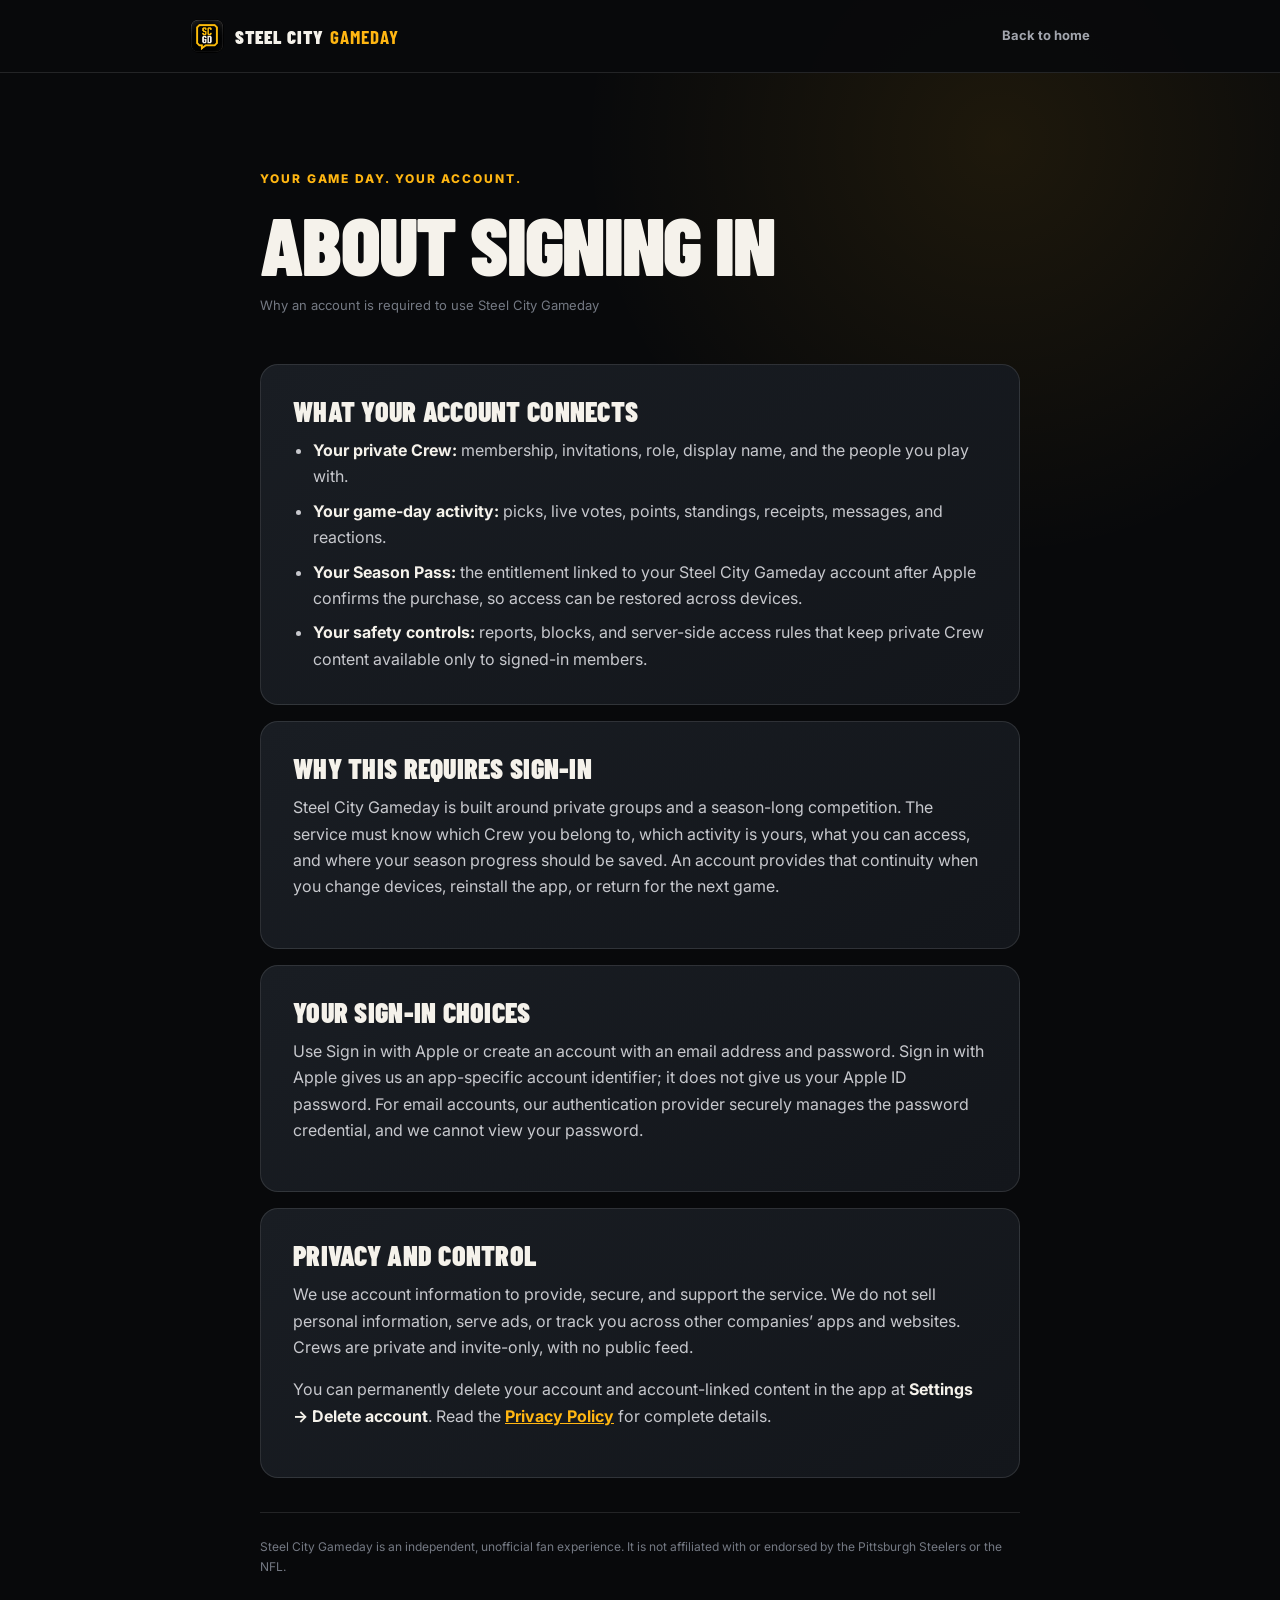
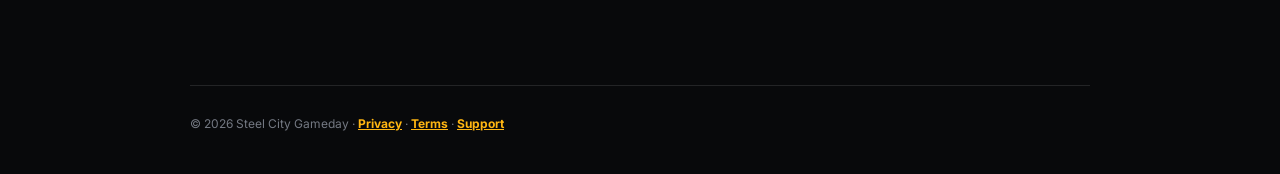
==== account/index.html @ 5241120f "Explain required sign-in and account benefits" ====
<!doctype html>
<html lang="en">
<head>
  <meta charset="utf-8">
  <meta name="viewport" content="width=device-width, initial-scale=1">
  <title>About Signing In — Steel City Gameday</title>
  <meta name="description" content="Why an account is required to use Steel City Gameday and how account information supports private Crews, scoring, safety, and purchases.">
  <meta name="robots" content="index,follow">
  <meta name="theme-color" content="#08090b">
  <link rel="canonical" href="https://steelcitygameday.com/account/">
  <link rel="icon" href="../assets/icon.png">
  <link rel="preconnect" href="https://fonts.googleapis.com">
  <link rel="preconnect" href="https://fonts.gstatic.com" crossorigin>
  <link href="https://fonts.googleapis.com/css2?family=Barlow+Condensed:wght@700;800;900&amp;family=Inter:wght@400;500;600;700;800&amp;display=swap" rel="stylesheet">
  <link rel="stylesheet" href="../assets/static-page.css">
</head>
<body>
  <header class="site-header">
    <nav class="nav" aria-label="Site navigation">
      <a class="brand" href="../" aria-label="Steel City Gameday home">
        <img src="../assets/icon.png" alt="" width="34" height="34">
        <span>Steel City <strong>Gameday</strong></span>
      </a>
      <a class="back-link" href="../">Back to home</a>
    </nav>
  </header>

  <main class="document">
    <p class="eyebrow">Your game day. Your account.</p>
    <h1>About Signing In</h1>
    <p class="effective">Why an account is required to use Steel City Gameday</p>

    <section>
      <h2>What your account connects</h2>
      <ul>
        <li><strong>Your private Crew:</strong> membership, invitations, role, display name, and the people you play with.</li>
        <li><strong>Your game-day activity:</strong> picks, live votes, points, standings, receipts, messages, and reactions.</li>
        <li><strong>Your Season Pass:</strong> the entitlement linked to your Steel City Gameday account after Apple confirms the purchase, so access can be restored across devices.</li>
        <li><strong>Your safety controls:</strong> reports, blocks, and server-side access rules that keep private Crew content available only to signed-in members.</li>
      </ul>
    </section>

    <section>
      <h2>Why this requires sign-in</h2>
      <p>Steel City Gameday is built around private groups and a season-long competition. The service must know which Crew you belong to, which activity is yours, what you can access, and where your season progress should be saved. An account provides that continuity when you change devices, reinstall the app, or return for the next game.</p>
    </section>

    <section>
      <h2>Your sign-in choices</h2>
      <p>Use Sign in with Apple or create an account with an email address and password. Sign in with Apple gives us an app-specific account identifier; it does not give us your Apple ID password. For email accounts, our authentication provider securely manages the password credential, and we cannot view your password.</p>
    </section>

    <section>
      <h2>Privacy and control</h2>
      <p>We use account information to provide, secure, and support the service. We do not sell personal information, serve ads, or track you across other companies’ apps and websites. Crews are private and invite-only, with no public feed.</p>
      <p>You can permanently delete your account and account-linked content in the app at <strong>Settings → Delete account</strong>. Read the <a class="inline-link" href="../privacy/">Privacy Policy</a> for complete details.</p>
    </section>

    <p class="legal-note">Steel City Gameday is an independent, unofficial fan experience. It is not affiliated with or endorsed by the Pittsburgh Steelers or the NFL.</p>
  </main>

  <footer>© 2026 Steel City Gameday · <a class="inline-link" href="../privacy/">Privacy</a> · <a class="inline-link" href="../terms/">Terms</a> · <a class="inline-link" href="../support/">Support</a></footer>
</body>
</html>
---- assets/static-page.css ----
:root {
  --black: #08090b;
  --panel: #13161b;
  --panel-light: #191d23;
  --white: #f5f2eb;
  --muted: #a2a5ad;
  --quiet: #747983;
  --gold: #ffb612;
  --gold-light: #ffd366;
  --line: rgba(255, 255, 255, .11);
  --gold-line: rgba(255, 182, 18, .34);
  --display: "Barlow Condensed", "Arial Narrow", sans-serif;
  --body: Inter, -apple-system, BlinkMacSystemFont, "Segoe UI", sans-serif;
}

* { box-sizing: border-box; }
[hidden] { display: none !important; }
html { background: var(--black); }
body {
  min-height: 100vh;
  margin: 0;
  background:
    radial-gradient(circle at 78% 8%, rgba(255, 182, 18, .09), transparent 26rem),
    var(--black);
  color: var(--white);
  font: 400 16px/1.65 var(--body);
  -webkit-font-smoothing: antialiased;
}
a { color: inherit; }
:focus-visible { outline: 3px solid var(--gold); outline-offset: 4px; }
::selection { background: var(--gold); color: var(--black); }

.site-header {
  border-bottom: 1px solid var(--line);
  background: rgba(8, 9, 11, .92);
}
.nav {
  display: flex;
  width: min(100% - 40px, 900px);
  min-height: 72px;
  margin-inline: auto;
  align-items: center;
  justify-content: space-between;
  gap: 24px;
}
.brand {
  display: inline-flex;
  min-height: 44px;
  align-items: center;
  gap: 11px;
  text-decoration: none;
}
.brand img { width: 34px; height: 34px; border-radius: 9px; }
.brand span {
  font: 900 19px/1 var(--display);
  letter-spacing: .055em;
  text-transform: uppercase;
}
.brand strong { color: var(--gold); }
.back-link {
  display: inline-flex;
  min-height: 44px;
  align-items: center;
  color: var(--muted);
  font-size: 13px;
  font-weight: 700;
  text-decoration: none;
}
.back-link:hover { color: var(--white); }

.document,
.get-page {
  width: min(100% - 40px, 760px);
  margin-inline: auto;
  padding-block: clamp(56px, 8vw, 96px);
}
.eyebrow {
  margin: 0 0 18px;
  color: var(--gold);
  font-size: 12px;
  font-weight: 800;
  letter-spacing: .16em;
  text-transform: uppercase;
}
h1, h2, p, ul { margin-top: 0; }
h1 {
  max-width: 720px;
  margin-bottom: 14px;
  font: 900 clamp(52px, 9vw, 82px)/.9 var(--display);
  letter-spacing: -.02em;
  text-transform: uppercase;
}
.effective { margin-bottom: 48px; color: var(--quiet); font-size: 13px; }
.document section {
  margin-top: 16px;
  border: 1px solid var(--line);
  border-radius: 18px;
  padding: clamp(22px, 4vw, 32px);
  background: linear-gradient(145deg, var(--panel-light), var(--panel));
}
h2 {
  margin-bottom: 12px;
  font: 900 28px/1 var(--display);
  letter-spacing: .01em;
  text-transform: uppercase;
}
p, li { color: #c7c8cd; }
ul { margin-bottom: 0; padding-left: 1.25rem; }
li + li { margin-top: 8px; }
strong { color: var(--white); }
.inline-link { color: var(--gold); font-weight: 700; }
.legal-note {
  margin-top: 34px;
  border-top: 1px solid var(--line);
  padding-top: 24px;
  color: var(--quiet);
  font-size: 12px;
}

.get-page { width: min(100% - 40px, 960px); text-align: center; }
.get-page h1 { margin-inline: auto; }
.get-page .lede {
  max-width: 620px;
  margin: 22px auto 0;
  color: var(--muted);
  font-size: clamp(17px, 3vw, 20px);
}
.features {
  display: block;
  margin-top: 42px;
  border-top: 1px solid var(--line);
  padding: 0;
  text-align: left;
}
.features li {
  display: grid;
  min-height: 72px;
  grid-template-columns: 40px 1fr;
  align-items: center;
  gap: 12px;
  border-bottom: 1px solid var(--line);
  padding: 16px 2px;
  list-style: none;
}
.features span {
  color: var(--gold);
  font: 800 12px/1 var(--display);
  letter-spacing: .1em;
}
.cta {
  display: inline-flex;
  min-height: 54px;
  margin-top: 34px;
  align-items: center;
  justify-content: center;
  border-radius: 12px;
  padding-inline: 24px;
  background: var(--gold);
  color: var(--black);
  font-size: 13px;
  font-weight: 800;
  letter-spacing: .06em;
  text-decoration: none;
  text-transform: uppercase;
}
.cta:hover { background: var(--gold-light); }

.invite-card {
  width: min(100%, 620px);
  margin: 36px auto 0;
  border: 1px solid var(--gold-line);
  border-radius: 20px;
  padding: clamp(24px, 5vw, 38px);
  background: linear-gradient(145deg, var(--panel-light), var(--panel));
  text-align: left;
}
.invite-card h2 { color: var(--gold); }
.invite-card p:last-child { margin-bottom: 0; }
.invite-actions {
  display: flex;
  flex-wrap: wrap;
  justify-content: center;
  gap: 12px;
}
.secondary-action {
  display: inline-flex;
  min-height: 54px;
  margin-top: 34px;
  align-items: center;
  justify-content: center;
  border: 1px solid var(--line);
  border-radius: 12px;
  padding-inline: 24px;
  color: var(--white);
  font-size: 13px;
  font-weight: 800;
  letter-spacing: .06em;
  text-decoration: none;
  text-transform: uppercase;
}
.secondary-action:hover { border-color: var(--gold-line); }

footer {
  width: min(100% - 40px, 900px);
  margin-inline: auto;
  border-top: 1px solid var(--line);
  padding-block: 28px 40px;
  color: var(--quiet);
  font-size: 12px;
}

@media (max-width: 620px) {
  .nav { min-height: 64px; }
  .brand span { font-size: 17px; }
  .document, .get-page { padding-block: 48px 64px; }
  .invite-actions { display: grid; }
  .invite-actions .cta,
  .invite-actions .secondary-action { width: 100%; }
  .invite-actions .secondary-action { margin-top: 0; }
}
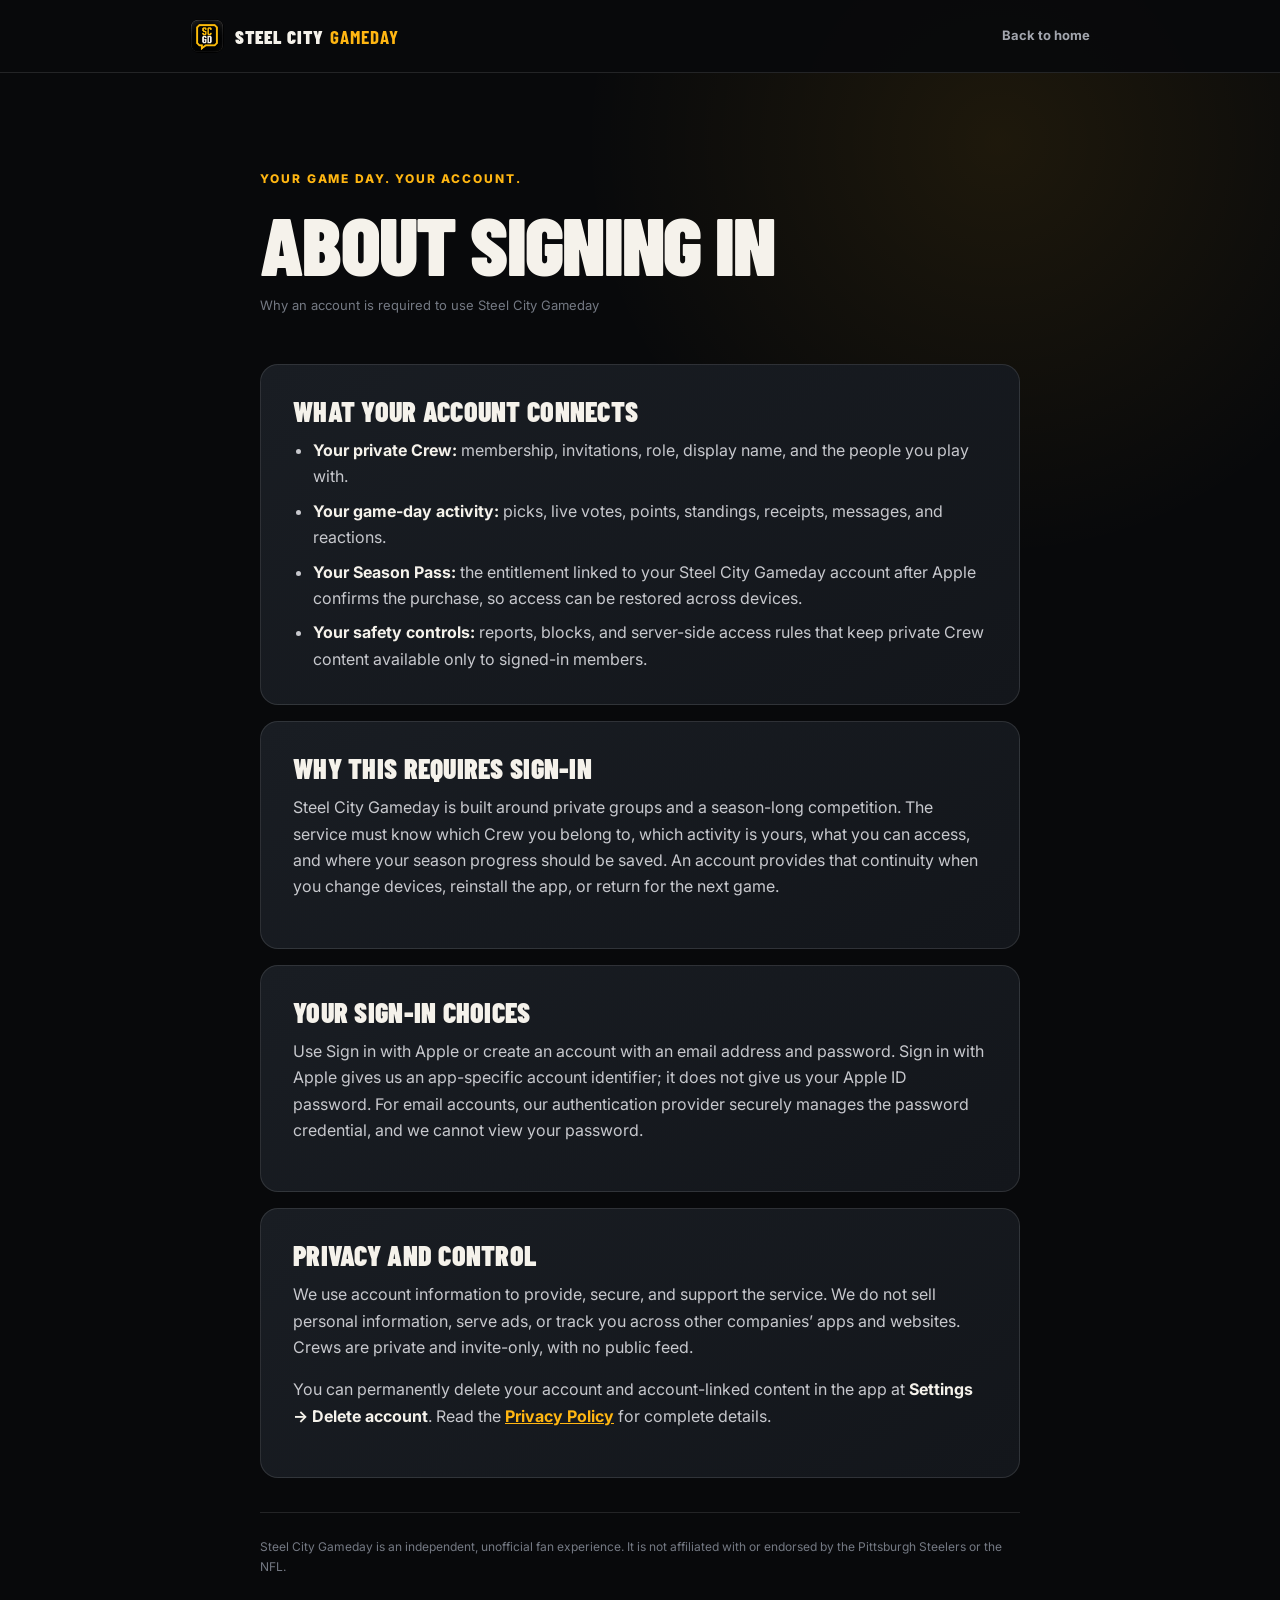
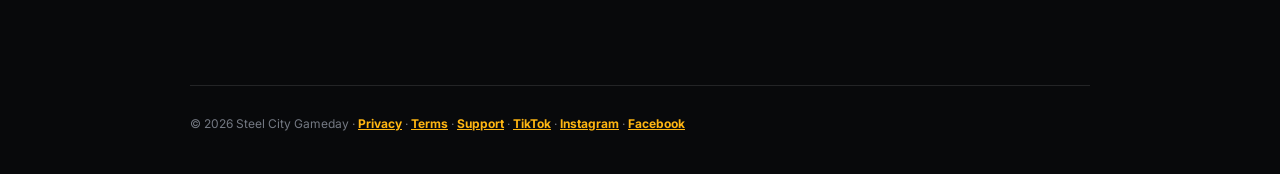
==== commit e3d00c2e: "Footer: TikTok, Instagram and Facebook links on every page Co-Authored-By: Claude Fable 5.1 <noreply" ====
--- a/account/index.html
+++ b/account/index.html
@@ -59,6 +59,6 @@
     <p class="legal-note">Steel City Gameday is an independent, unofficial fan experience. It is not affiliated with or endorsed by the Pittsburgh Steelers or the NFL.</p>
   </main>
 
-  <footer>© 2026 Steel City Gameday · <a class="inline-link" href="../privacy/">Privacy</a> · <a class="inline-link" href="../terms/">Terms</a> · <a class="inline-link" href="../support/">Support</a></footer>
+  <footer>© 2026 Steel City Gameday · <a class="inline-link" href="../privacy/">Privacy</a> · <a class="inline-link" href="../terms/">Terms</a> · <a class="inline-link" href="../support/">Support</a> · <a class="inline-link" href="https://www.tiktok.com/@steelcitygameday" target="_blank" rel="noopener">TikTok</a> · <a class="inline-link" href="https://www.instagram.com/steelcitygameday/" target="_blank" rel="noopener">Instagram</a> · <a class="inline-link" href="https://www.facebook.com/profile.php?id=61594709631800" target="_blank" rel="noopener">Facebook</a></footer>
 </body>
 </html>
--- a/assets/static-page.css
+++ b/assets/static-page.css
@@ -176,6 +176,30 @@
 }
 .invite-card h2 { color: var(--gold); }
 .invite-card p:last-child { margin-bottom: 0; }
+.invite-code-card h2 { color: var(--gold); }
+.invite-code { display: flex; flex-wrap: wrap; align-items: center; gap: 12px; margin: 14px 0 0; }
+.invite-code code {
+  font: 800 28px/1 "Barlow Condensed", "Inter", system-ui, sans-serif;
+  letter-spacing: .12em;
+  color: var(--white);
+  padding: 12px 16px;
+  border: 1px dashed var(--gold-line);
+  border-radius: 12px;
+  user-select: all;
+  -webkit-user-select: all;
+}
+.copy-code {
+  min-height: 44px;
+  padding-inline: 18px;
+  border: 1px solid var(--line);
+  border-radius: 10px;
+  background: transparent;
+  color: var(--white);
+  font: 800 12px/1 "Inter", system-ui, sans-serif;
+  letter-spacing: .06em;
+  text-transform: uppercase;
+  cursor: pointer;
+}
 .invite-actions {
   display: flex;
   flex-wrap: wrap;
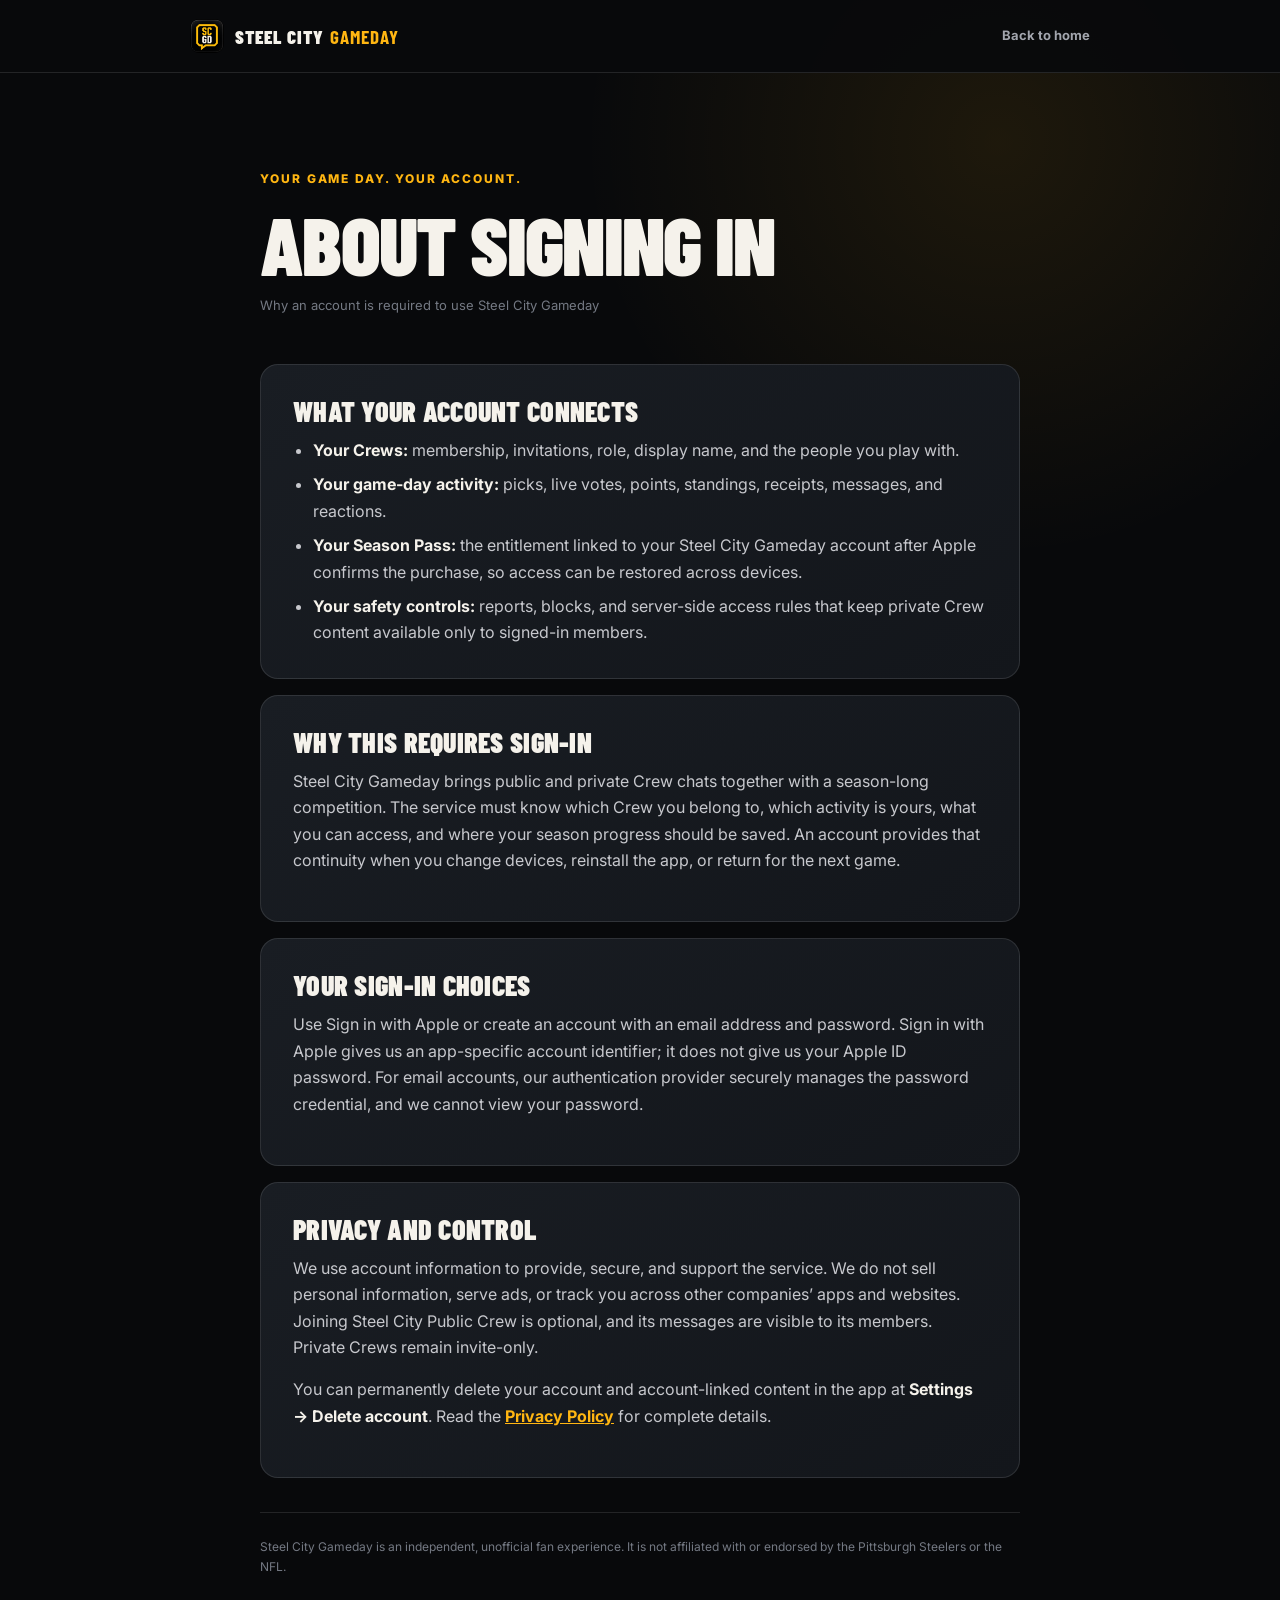
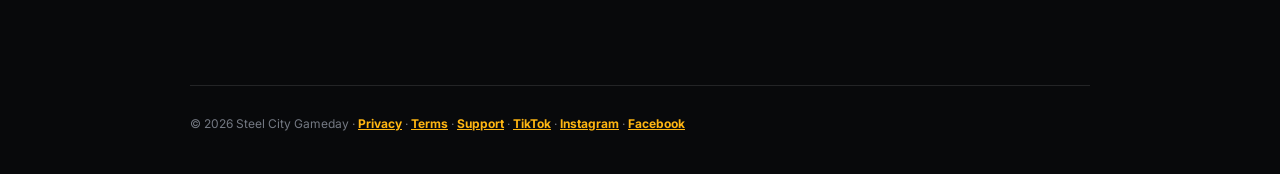
==== commit fd11facb: "Reframe website around public Steelers group chat" ====
--- a/account/index.html
+++ b/account/index.html
@@ -4,7 +4,7 @@
   <meta charset="utf-8">
   <meta name="viewport" content="width=device-width, initial-scale=1">
   <title>About Signing In — Steel City Gameday</title>
-  <meta name="description" content="Why an account is required to use Steel City Gameday and how account information supports private Crews, scoring, safety, and purchases.">
+  <meta name="description" content="Why an account is required to use Steel City Gameday and how account information supports public and private Crews, scoring, safety, and purchases.">
   <meta name="robots" content="index,follow">
   <meta name="theme-color" content="#08090b">
   <link rel="canonical" href="https://steelcitygameday.com/account/">
@@ -33,7 +33,7 @@
     <section>
       <h2>What your account connects</h2>
       <ul>
-        <li><strong>Your private Crew:</strong> membership, invitations, role, display name, and the people you play with.</li>
+        <li><strong>Your Crews:</strong> membership, invitations, role, display name, and the people you play with.</li>
         <li><strong>Your game-day activity:</strong> picks, live votes, points, standings, receipts, messages, and reactions.</li>
         <li><strong>Your Season Pass:</strong> the entitlement linked to your Steel City Gameday account after Apple confirms the purchase, so access can be restored across devices.</li>
         <li><strong>Your safety controls:</strong> reports, blocks, and server-side access rules that keep private Crew content available only to signed-in members.</li>
@@ -42,7 +42,7 @@
 
     <section>
       <h2>Why this requires sign-in</h2>
-      <p>Steel City Gameday is built around private groups and a season-long competition. The service must know which Crew you belong to, which activity is yours, what you can access, and where your season progress should be saved. An account provides that continuity when you change devices, reinstall the app, or return for the next game.</p>
+      <p>Steel City Gameday brings public and private Crew chats together with a season-long competition. The service must know which Crew you belong to, which activity is yours, what you can access, and where your season progress should be saved. An account provides that continuity when you change devices, reinstall the app, or return for the next game.</p>
     </section>
 
     <section>
@@ -52,7 +52,7 @@
 
     <section>
       <h2>Privacy and control</h2>
-      <p>We use account information to provide, secure, and support the service. We do not sell personal information, serve ads, or track you across other companies’ apps and websites. Crews are private and invite-only, with no public feed.</p>
+      <p>We use account information to provide, secure, and support the service. We do not sell personal information, serve ads, or track you across other companies’ apps and websites. Joining Steel City Public Crew is optional, and its messages are visible to its members. Private Crews remain invite-only.</p>
       <p>You can permanently delete your account and account-linked content in the app at <strong>Settings → Delete account</strong>. Read the <a class="inline-link" href="../privacy/">Privacy Policy</a> for complete details.</p>
     </section>
 
